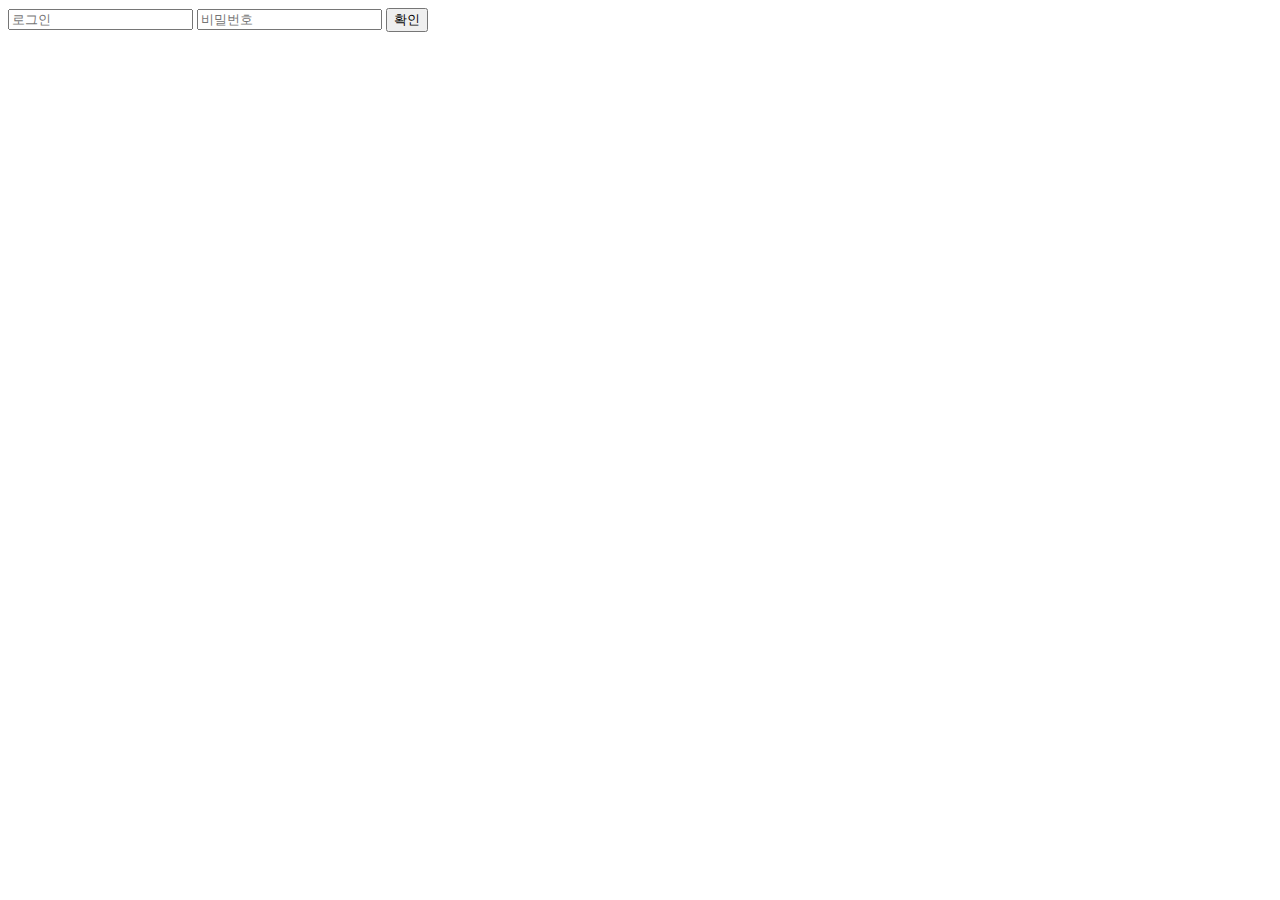
==== 3.11/index.html @ 06378d3b "3.11" ====
<html>
    <head>
        <meta charset="utf8">
    </head>
    <body>
        <input type="text" placeholder="로그인">
        <input type="password" placeholder="비밀번호">
        <input type="button" onclick="myft()" value="확인">
        <script>
            function myft(){
                alert("표인수 탈모")
            }
        </script>
    </body>
</html>
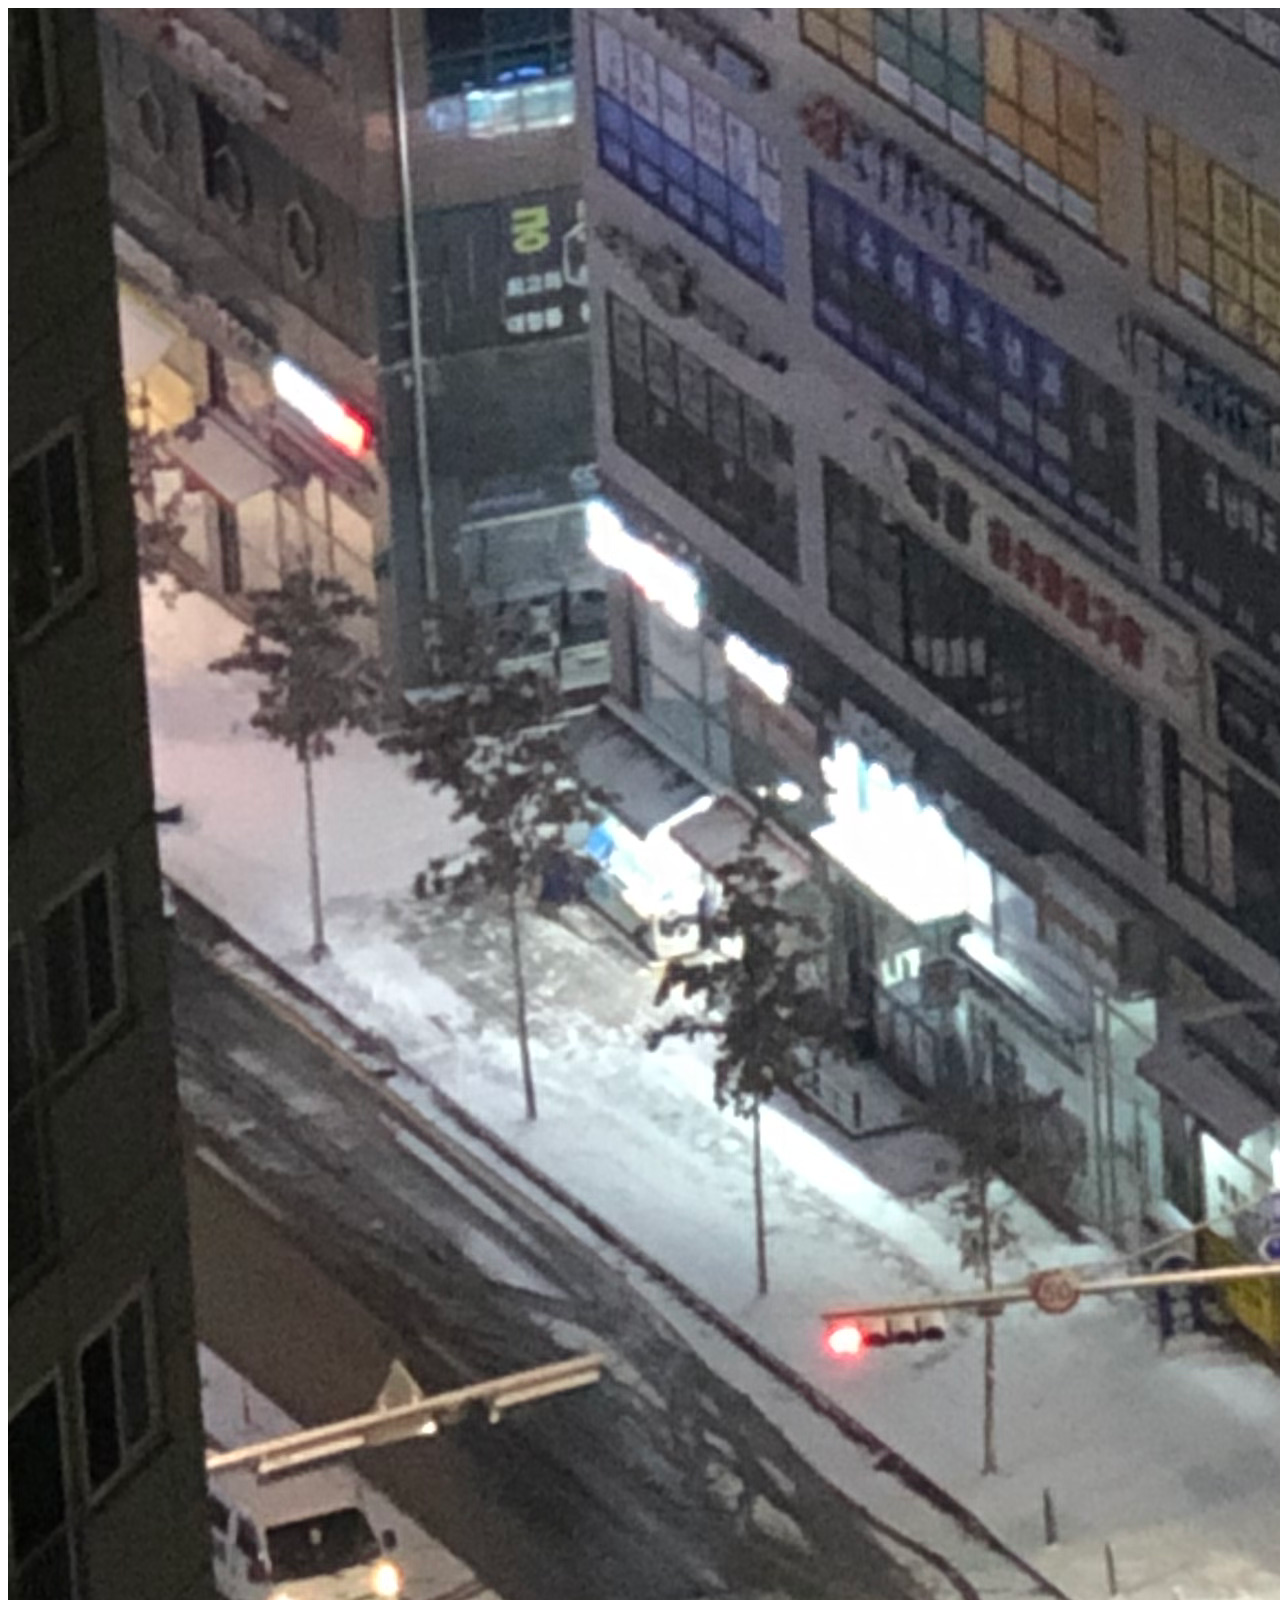
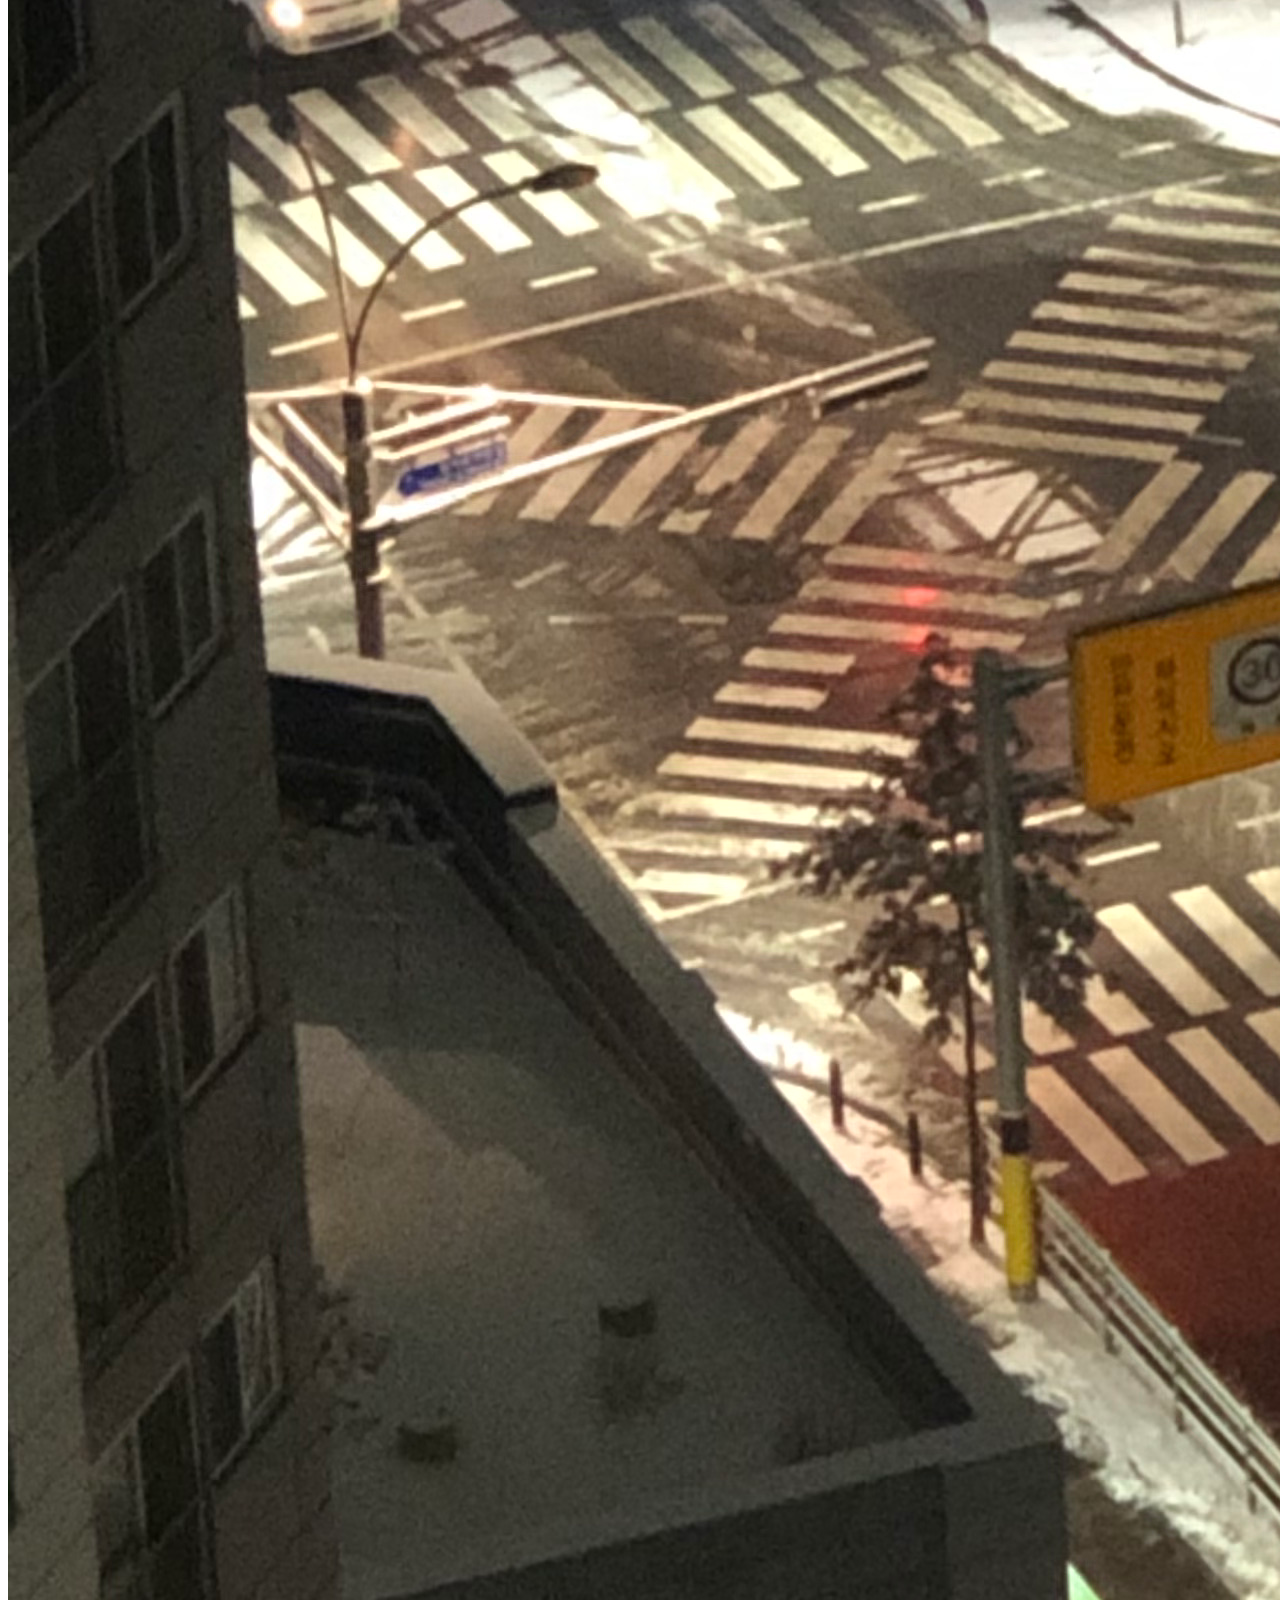
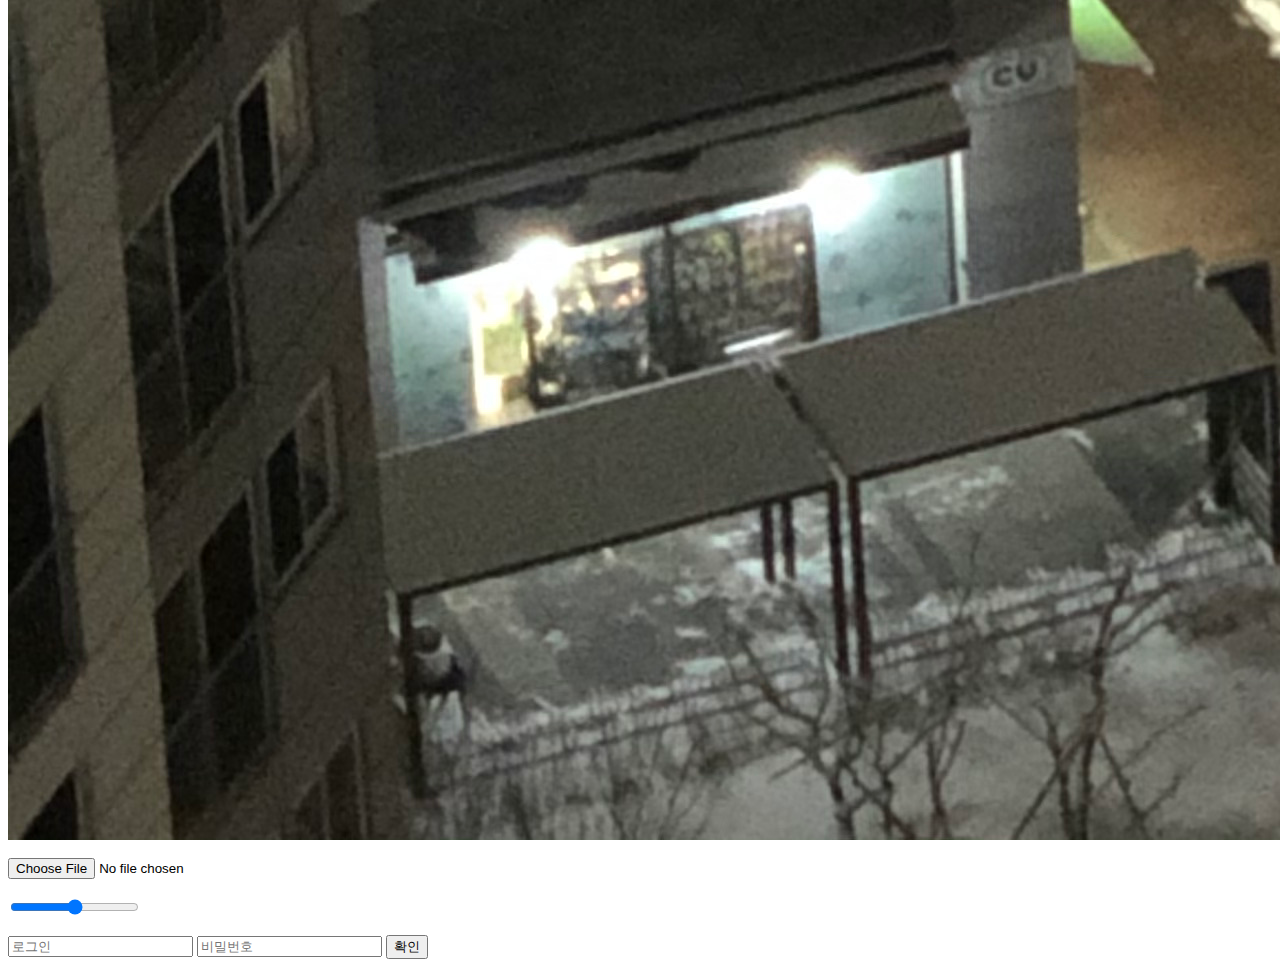
==== commit a9ac4955: "3.11" ====
--- a/3.11/index.html
+++ b/3.11/index.html
@@ -3,13 +3,11 @@
         <meta charset="utf8">
     </head>
     <body>
+        <img src="img.jpeg" alt="Image"> <br><br>
+        <input type="file"> <br><br>
+        <input type="range"> <br><br>
         <input type="text" placeholder="로그인">
         <input type="password" placeholder="비밀번호">
         <input type="button" onclick="myft()" value="확인">
-        <script>
-            function myft(){
-                alert("표인수 탈모")
-            }
-        </script>
     </body>
 </html>